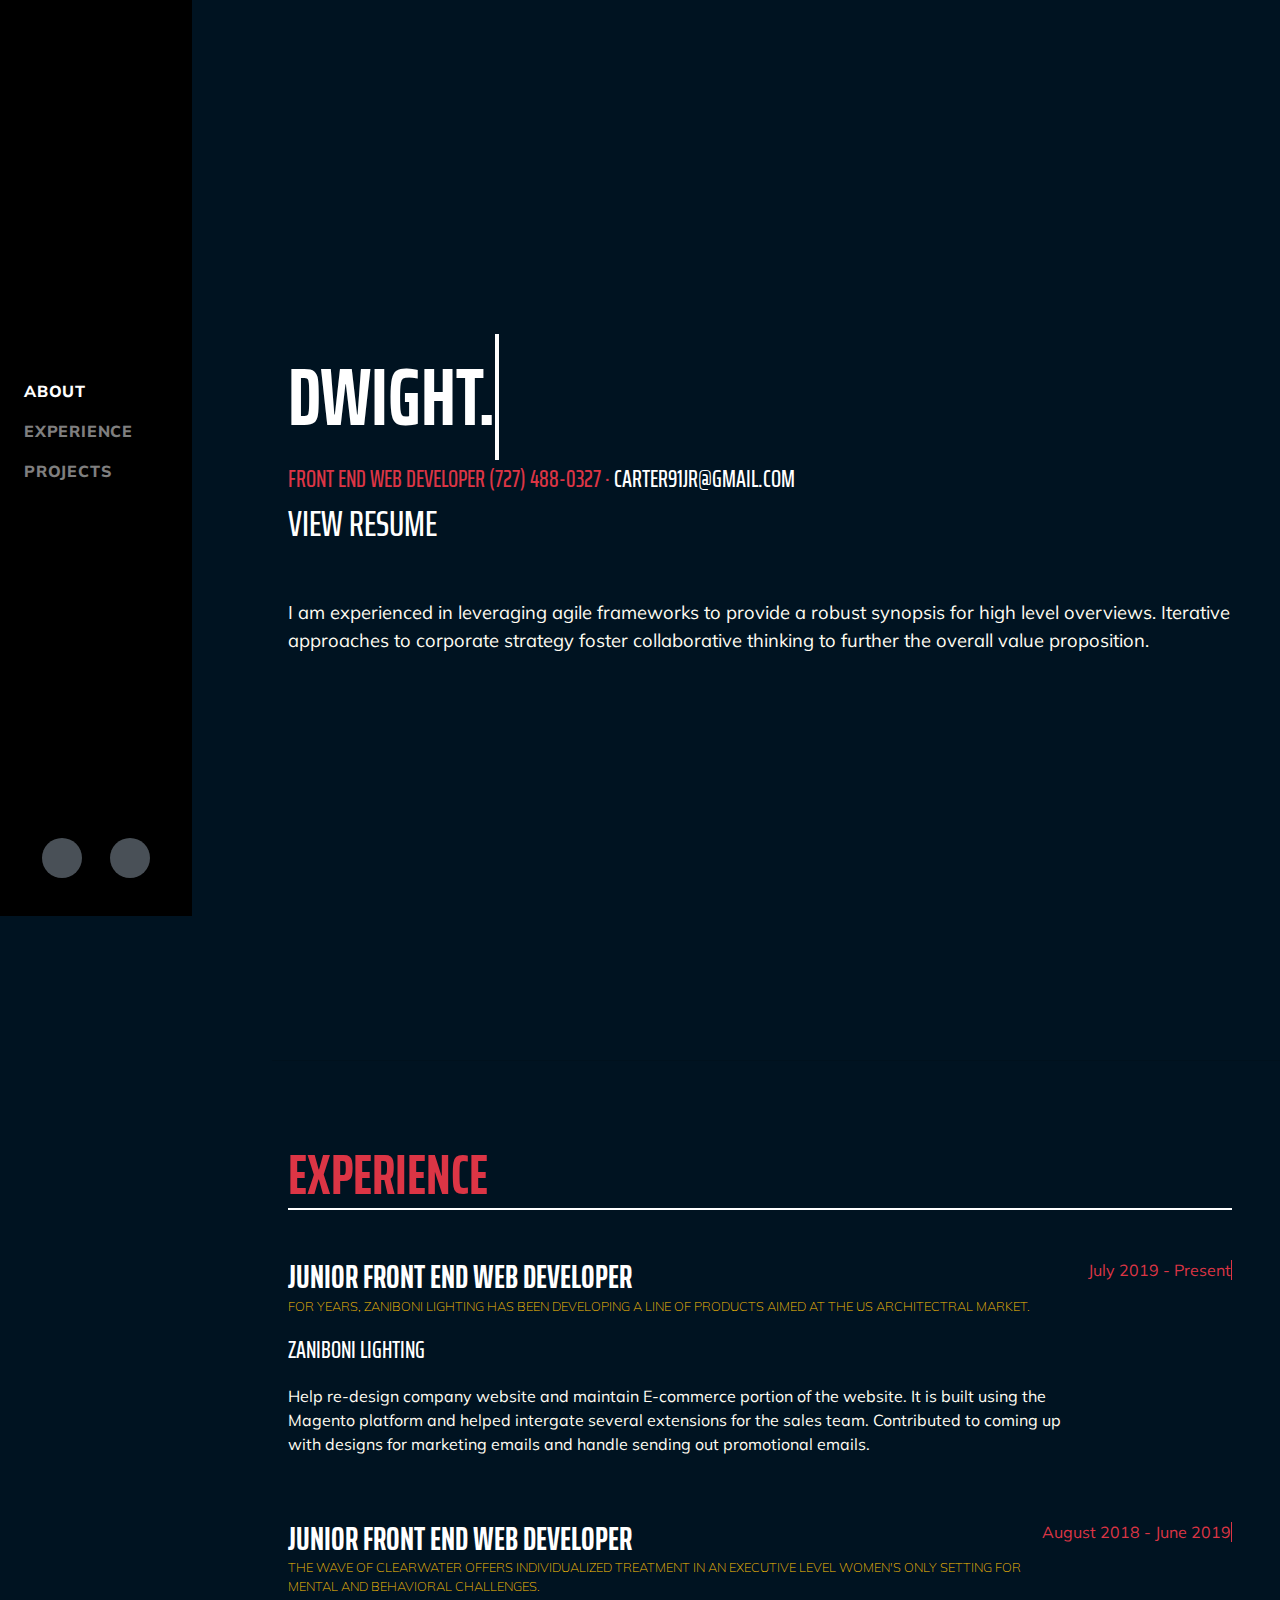
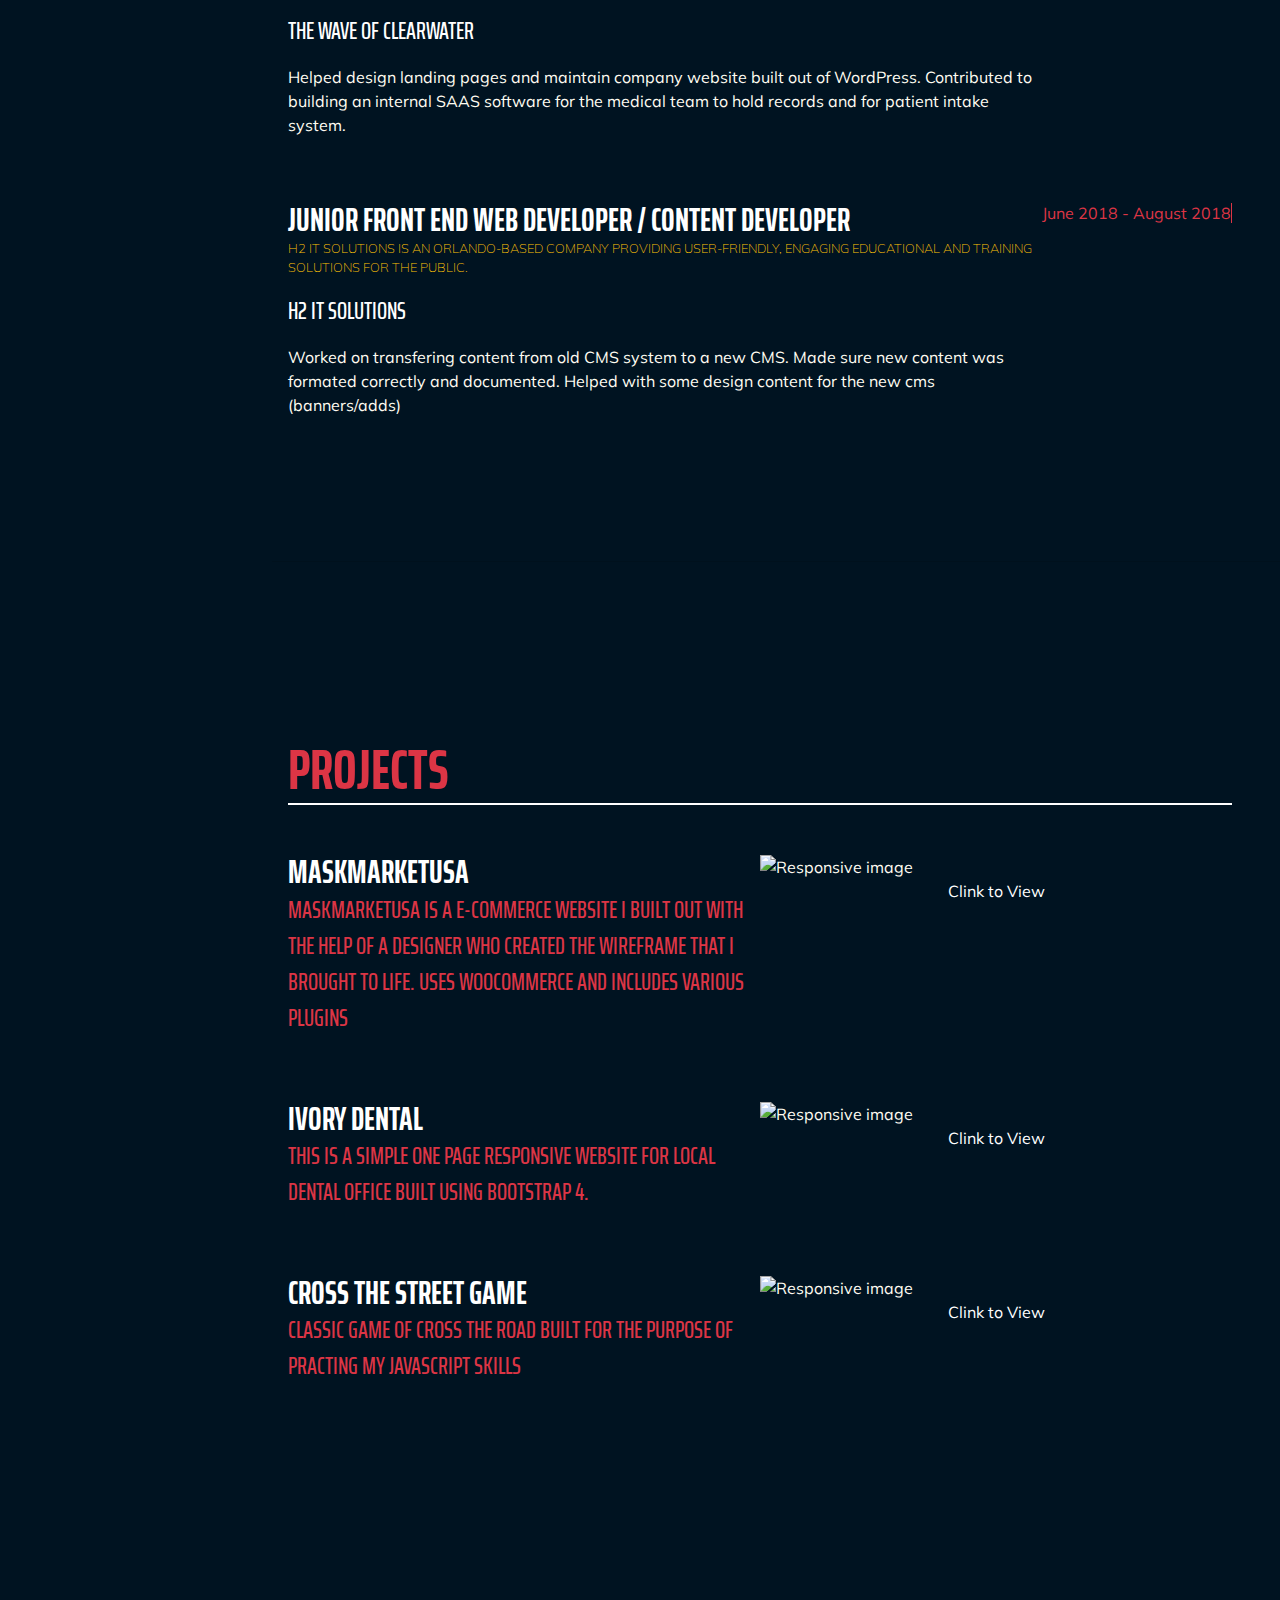
==== index.html @ 8f8c98c0 "first commit" ====
<!DOCTYPE html>
<html lang="en">
    <head>
        <meta charset="utf-8" />
        <meta name="viewport" content="width=device-width, initial-scale=1, shrink-to-fit=no" />
        <meta name="description" content="" />
        <meta name="author" content="" />
        <title>Resume - Start Bootstrap Theme</title>
        <link rel="icon" type="image/x-icon" href="assets/img/favicon.ico" />
        <!-- Font Awesome icons (free version)-->
        <script src="https://use.fontawesome.com/releases/v5.13.0/js/all.js" crossorigin="anonymous"></script>
        <!-- Google fonts-->
        <link href="https://fonts.googleapis.com/css?family=Saira+Extra+Condensed:500,700" rel="stylesheet" type="text/css" />
        <link href="https://fonts.googleapis.com/css?family=Muli:400,400i,800,800i" rel="stylesheet" type="text/css" />
        <!-- Core theme CSS (includes Bootstrap)-->
        <link href="css/styles.css" rel="stylesheet" />
    </head>
    <body id="page-top">
        <!-- Navigation-->
        <nav class="navbar navbar-expand-lg navbar-dark bg-primary fixed-top" id="sideNav">
            <a class="navbar-brand js-scroll-trigger" href="#page-top">
                <span class="d-block d-lg-none">Dwight Carter Jr</span>
                <!-- <span class="d-none d-lg-block"><img class="img-fluid img-profile rounded-circle mx-auto mb-2" src="assets/img/profile.jpg" alt="" /></span> -->
            </a>
            <button class="navbar-toggler" type="button" data-toggle="collapse" data-target="#navbarSupportedContent" aria-controls="navbarSupportedContent" aria-expanded="false" aria-label="Toggle navigation"><span class="navbar-toggler-icon"></span></button>
            <div class="collapse navbar-collapse" id="navbarSupportedContent">
                <ul class="navbar-nav">
                    <li class="nav-item"><a class="nav-link js-scroll-trigger" href="#about">About</a></li>
                    <li class="nav-item"><a class="nav-link js-scroll-trigger" href="#experience">Experience</a></li>
                    <li class="nav-item"><a class="nav-link js-scroll-trigger" href="#projects">Projects</a></li>
                    <!-- <li class="nav-item"><a class="nav-link js-scroll-trigger" href="#skills">Skills</a></li> -->
                </ul>
            </div>
            <div class="social-icons">
                <a class="social-icon" href="#"><i class="fab fa-linkedin-in"></i></a>
                <a class="social-icon" href="#"><i class="fab fa-github"></i></a>
            </div>
        </nav>
        <!-- Page Content-->
        <div class="container-fluid p-0">
            <!-- About-->
            <section class="resume-section" id="about">
                <div class="resume-section-content">
                    <h1 class="mb-4">
                        Dwight
                        <span class="text-primary">Carter</span>
                    </h1>
                    <div class="subheading mb-5">
                        Front end web Developer (727) 488-0327 ·
                        <a href="mailto:name@email.com">carter91jr@gmail.com</a>
                        <p>
                            <a class="resumeLink" href="https://docs.google.com/document/d/1i6ktrb8iiH-6tiGLRiBayXrLW5_puAK5kys8m6b8sUI/edit?usp=sharing" role="button">View Resume</a></p>
                    </div>
                    <p class="lead mb-5">I am experienced in leveraging agile frameworks to provide a robust synopsis for high level overviews. Iterative approaches to corporate strategy foster collaborative thinking to further the overall value proposition.</p>
                </div>
            </section>
            <hr class="m-0" />
            <!-- Experience-->
            <section class="resume-section" id="experience">
                <div class="resume-section-content">
                    <h2 class="mb-5">Experience</h2>
                    <div class="d-flex flex-column flex-md-row justify-content-between mb-5">
                        <div class="flex-grow-1">
                            <h3 class="mb-0">Junior Front End Web Developer</h3>
                            <p class="subNotes" >For years, Zaniboni Lighting has been developing a line of products aimed at the US architectral market.</p>
                            <div class="subheading mb-3">
                                <a href="https://zanibonilighting.com/">Zaniboni Lighting</a>
                            </div>
                            <p>Help re-design company website and maintain E-commerce portion of the website. It is built using the Magento platform and helped intergate several extensions for the sales team. Contributed to coming up with designs for marketing emails and handle sending out promotional emails.</p>
                        </div>
                        <div class="flex-shrink-0"><span class="text-primary">July 2019 - Present</span></div>
                    </div>
                    <div class="d-flex flex-column flex-md-row justify-content-between mb-5">
                        <div class="flex-grow-1">
                            <h3 class="mb-0">Junior Front End Web Developer</h3>
                            <p class="subNotes">The Wave of Clearwater offers individualized treatment in an executive level women's only setting for mental and behavioral challenges.</p>
                            <div class="subheading mb-3">
                                <a href="https://thewaveclearwater.com/">The Wave of Clearwater</a>
                            </div>
                            <p>Helped design landing pages and maintain company website built out of WordPress. Contributed to building an internal SAAS software for the medical team to hold records and for patient intake system.</p>
                        </div>
                        <div class="flex-shrink-0"><span class="text-primary">August 2018 - June 2019</span></div>
                    </div>
                    <div class="d-flex flex-column flex-md-row justify-content-between mb-5">
                        <div class="flex-grow-1">
                            <h3 class="mb-0">Junior Front End Web Developer / Content Developer</h3>
                            <p class="subNotes">H2 IT Solutions is an Orlando-based company providing user-friendly, engaging educational and training solutions for the public.</p>
                            <div class="subheading mb-3">
                                <a href="https://h2itsolutions.com/">H2 IT Solutions</a>
                            </div>
                                <p> Worked on transfering content from old CMS system to a new CMS. Made sure new content was formated correctly and documented. Helped with some design content for the new cms (banners/adds)</p>
                        </div>
                        <div class="flex-shrink-0"><span class="text-primary">June 2018 - August 2018</span></div>
                    </div>
                </div>
            </section>
            <hr class="m-0" />
            <!-- projects-->
            <section class="resume-section" id="projects">
                <div class="resume-section-content">
                    <h2 class="mb-5">Projects</h2>
                    <div class="d-flex flex-column flex-md-row justify-content-between mb-5">
                        <div class="flex-grow-1">
                            <h3 class="mb-0">MaskMarketUsa</h3>
                            <div class="subheading mb-3">maskmarketusa is a E-commerce website I built out with the help of a designer who created the wireframe that I brought to life. Uses woocommerce and includes various plugins</div>
                        </div>
                        <div class="flex-grow-1">
                            <img alt="Responsive image" class="img-fluid" src="https://i.imgur.com/MqXPA3O.png">
                            <div class="links">
                            <a class="mb-5 links" href="www.maskmarketusa.com" role="button" alt="Open Project">Clink to View</a>
                        </div>
                        </div>
                    </div>
                    <div class="d-flex flex-column flex-md-row justify-content-between mb-5">
                        <div class="flex-grow-1">
                            <h3 class="mb-0">Ivory Dental</h3>
                            <div class="subheading mb-3">This is a simple one page responsive website for local dental office built using bootstrap 4.</div>
                        </div>
                        <div class="flex-grow-1">
                            <img alt="Responsive image" class="img-fluid" src="https://i.imgur.com/v9IH5TG.png">
                            <div class="links">
                                <a class="mb-5" href="https://tinyurl.com/y9g6qrvx" role="button" alt="Open Project">Clink to View</a>
                                </div>
                        </div>
                    </div>
                    <div class="d-flex flex-column flex-md-row justify-content-between mb-5">
                        <div class="flex-grow-1">
                            <h3 class="mb-0">Cross The Street Game</h3>
                            <div class="subheading mb-3">Classic game of cross the road built for the purpose of practing my javascript skills</div>
                        </div>
                        <div class="flex-grow-1">
                            <img alt="Responsive image" class="img-fluid" src="https://i.imgur.com/zwVKNLM.png">
                            <div class="links">
                            <a class="mb-5 links" href="https://tinyurl.com/y9e76bem" role="button" alt="Open Project">Clink to View</a>
                        </div>
                        </div>
                    </div>
                </div>
            </section>
            <hr class="m-0" />
            <!-- Skills-->
            <!-- <section class="resume-section" id="skills">
                <div class="resume-section-content">
                    <h2 class="mb-5">Skills</h2>
                    <div class="subheading mb-3">Programming Languages & Tools</div>
                    <ul class="list-inline dev-icons">
                        <li class="list-inline-item"><i class="fab fa-html5"></i></li>
                        <li class="list-inline-item"><i class="fab fa-css3-alt"></i></li>
                        <li class="list-inline-item"><i class="fab fa-js-square"></i></li>
                        <li class="list-inline-item"><i class="fab fa-angular"></i></li>
                        <li class="list-inline-item"><i class="fab fa-react"></i></li>
                        <li class="list-inline-item"><i class="fab fa-node-js"></i></li>
                        <li class="list-inline-item"><i class="fab fa-sass"></i></li>
                        <li class="list-inline-item"><i class="fab fa-less"></i></li>
                        <li class="list-inline-item"><i class="fab fa-wordpress"></i></li>
                        <li class="list-inline-item"><i class="fab fa-gulp"></i></li>
                        <li class="list-inline-item"><i class="fab fa-grunt"></i></li>
                        <li class="list-inline-item"><i class="fab fa-npm"></i></li>
                    </ul>
                    <div class="subheading mb-3">Workflow</div>
                    <ul class="fa-ul mb-0">
                        <li>
                            <span class="fa-li"><i class="fas fa-check"></i></span>
                            Mobile-First, Responsive Design
                        </li>
                        <li>
                            <span class="fa-li"><i class="fas fa-check"></i></span>
                            Cross Browser Testing & Debugging
                        </li>
                        <li>
                            <span class="fa-li"><i class="fas fa-check"></i></span>
                            Cross Functional Teams
                        </li>
                        <li>
                            <span class="fa-li"><i class="fas fa-check"></i></span>
                            Agile Development & Scrum
                        </li>
                    </ul>
                </div>
            </section>
            <hr class="m-0" /> -->
            <!-- Interests-->
        </div>
        <!-- Bootstrap core JS-->
        <script src="https://cdnjs.cloudflare.com/ajax/libs/jquery/3.5.1/jquery.min.js"></script>
        <script src="https://stackpath.bootstrapcdn.com/bootstrap/4.5.0/js/bootstrap.bundle.min.js"></script>
        <!-- Third party plugin JS-->
        <script src="https://cdnjs.cloudflare.com/ajax/libs/jquery-easing/1.4.1/jquery.easing.min.js"></script>
        <!-- Core theme JS-->
        <script src="js/scripts.js"></script>
        <script>document.addEventListener('DOMContentLoaded',function(event){
            // array with texts to type in typewriter
            var dataText = [ "Dwight.", "Carter.", "JR.", "Dwight Carter Jr."];
            
            // type one text in the typwriter
            // keeps calling itself until the text is finished
            function typeWriter(text, i, fnCallback) {
              // chekc if text isn't finished yet
              if (i < (text.length)) {
                // add next character to h1
               document.querySelector("h1").innerHTML = text.substring(0, i+1) +'<span aria-hidden="true"></span>';
          
                // wait for a while and call this function again for next character
                setTimeout(function() {
                  typeWriter(text, i + 1, fnCallback)
                }, 100);
              }
              // text finished, call callback if there is a callback function
              else if (typeof fnCallback == 'function') {
                // call callback after timeout
                setTimeout(fnCallback, 700);
              }
            }
            // start a typewriter animation for a text in the dataText array
             function StartTextAnimation(i) {
               if (typeof dataText[i] == 'undefined'){
                  setTimeout(function() {
                    StartTextAnimation(0);
                  }, 20000);
               }
               // check if dataText[i] exists
              if (i < dataText[i].length) {
                // text exists! start typewriter animation
               typeWriter(dataText[i], 0, function(){
                 // after callback (and whole text has been animated), start next text
                 StartTextAnimation(i + 1);
               });
              }
            }
            // start the text animation
            StartTextAnimation(0);
          });</script>
    </body>
</html>
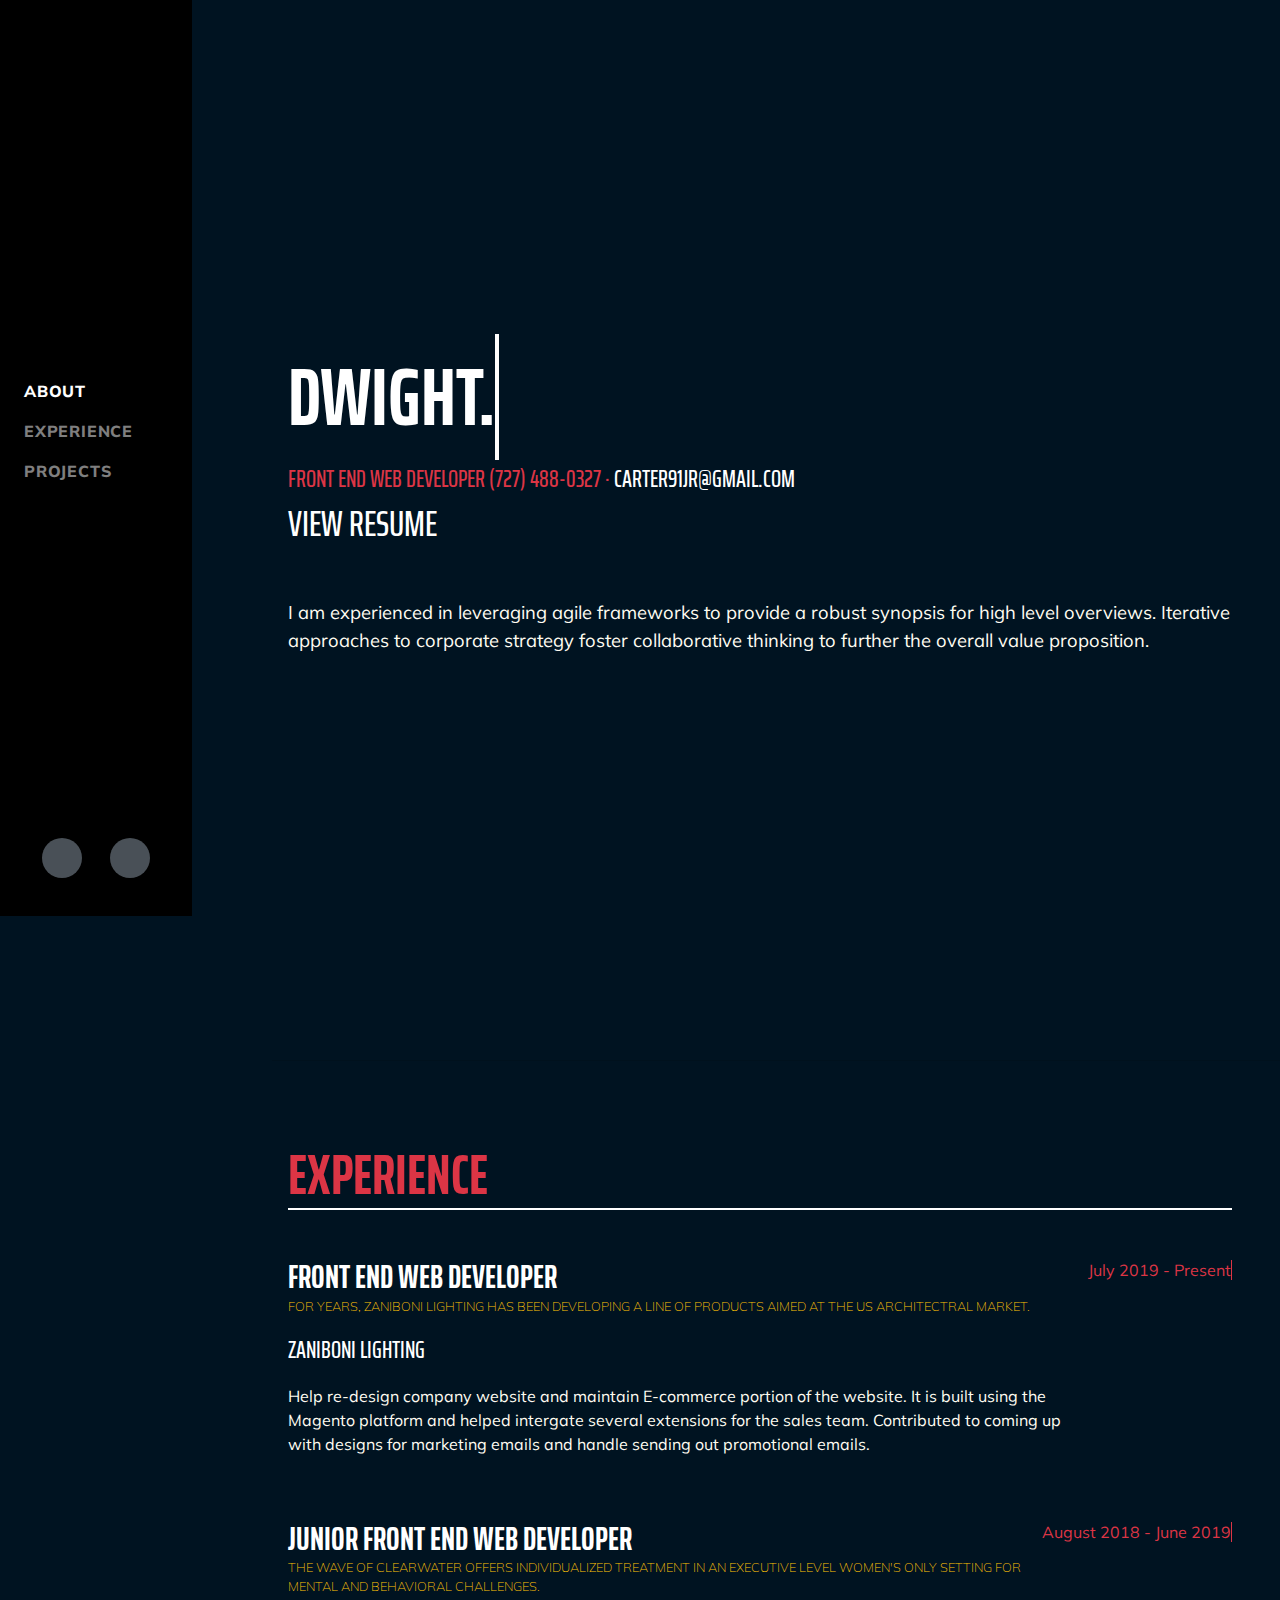
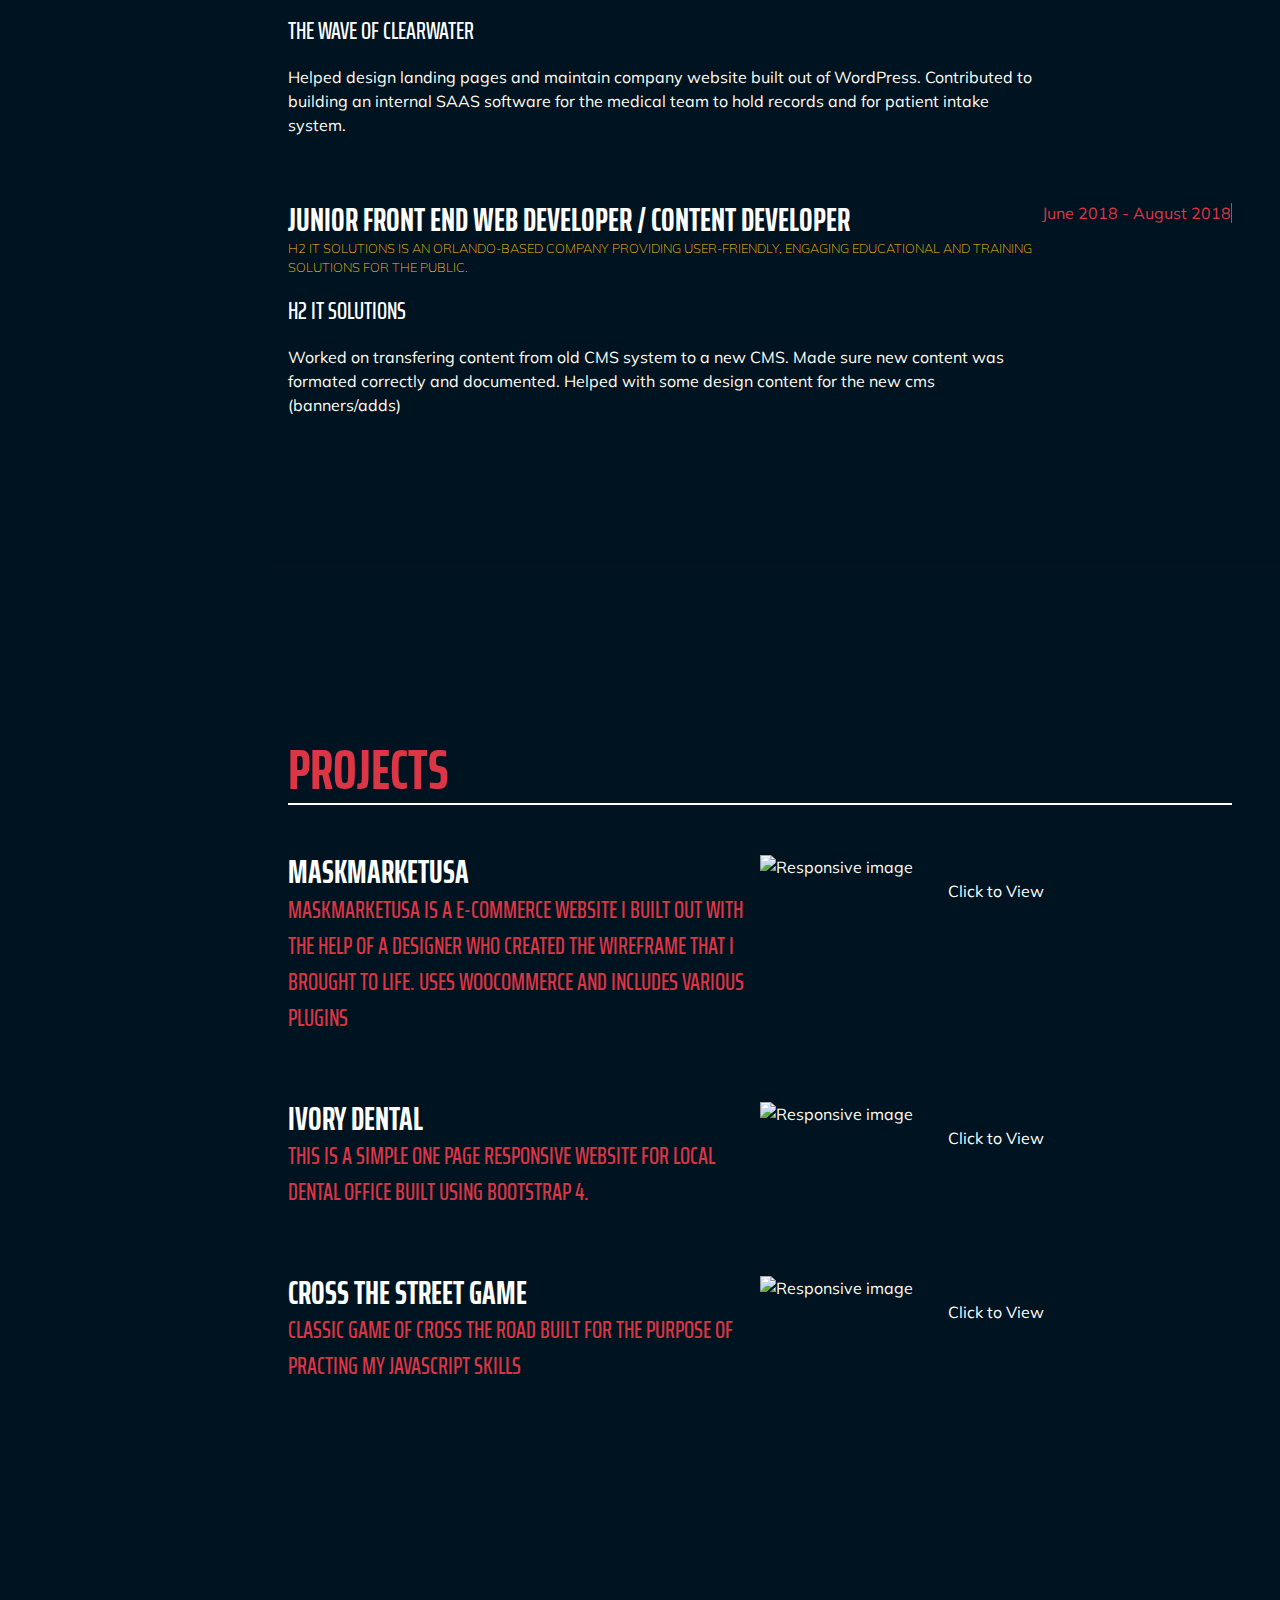
==== commit 5f2080dc: "fixed clink to click" ====
--- a/index.html
+++ b/index.html
@@ -61,7 +61,7 @@
                     <h2 class="mb-5">Experience</h2>
                     <div class="d-flex flex-column flex-md-row justify-content-between mb-5">
                         <div class="flex-grow-1">
-                            <h3 class="mb-0">Junior Front End Web Developer</h3>
+                            <h3 class="mb-0">Front End Web Developer</h3>
                             <p class="subNotes" >For years, Zaniboni Lighting has been developing a line of products aimed at the US architectral market.</p>
                             <div class="subheading mb-3">
                                 <a href="https://zanibonilighting.com/">Zaniboni Lighting</a>
@@ -107,7 +107,7 @@
                         <div class="flex-grow-1">
                             <img alt="Responsive image" class="img-fluid" src="https://i.imgur.com/MqXPA3O.png">
                             <div class="links">
-                            <a class="mb-5 links" href="www.maskmarketusa.com" role="button" alt="Open Project">Clink to View</a>
+                            <a class="mb-5 links" href="www.maskmarketusa.com" role="button" alt="Open Project">Click to View</a>
                         </div>
                         </div>
                     </div>
@@ -119,7 +119,7 @@
                         <div class="flex-grow-1">
                             <img alt="Responsive image" class="img-fluid" src="https://i.imgur.com/v9IH5TG.png">
                             <div class="links">
-                                <a class="mb-5" href="https://tinyurl.com/y9g6qrvx" role="button" alt="Open Project">Clink to View</a>
+                                <a class="mb-5" href="https://tinyurl.com/y9g6qrvx" role="button" alt="Open Project">Click to View</a>
                                 </div>
                         </div>
                     </div>
@@ -131,7 +131,7 @@
                         <div class="flex-grow-1">
                             <img alt="Responsive image" class="img-fluid" src="https://i.imgur.com/zwVKNLM.png">
                             <div class="links">
-                            <a class="mb-5 links" href="https://tinyurl.com/y9e76bem" role="button" alt="Open Project">Clink to View</a>
+                            <a class="mb-5 links" href="https://tinyurl.com/y9e76bem" role="button" alt="Open Project">Click to View</a>
                         </div>
                         </div>
                     </div>
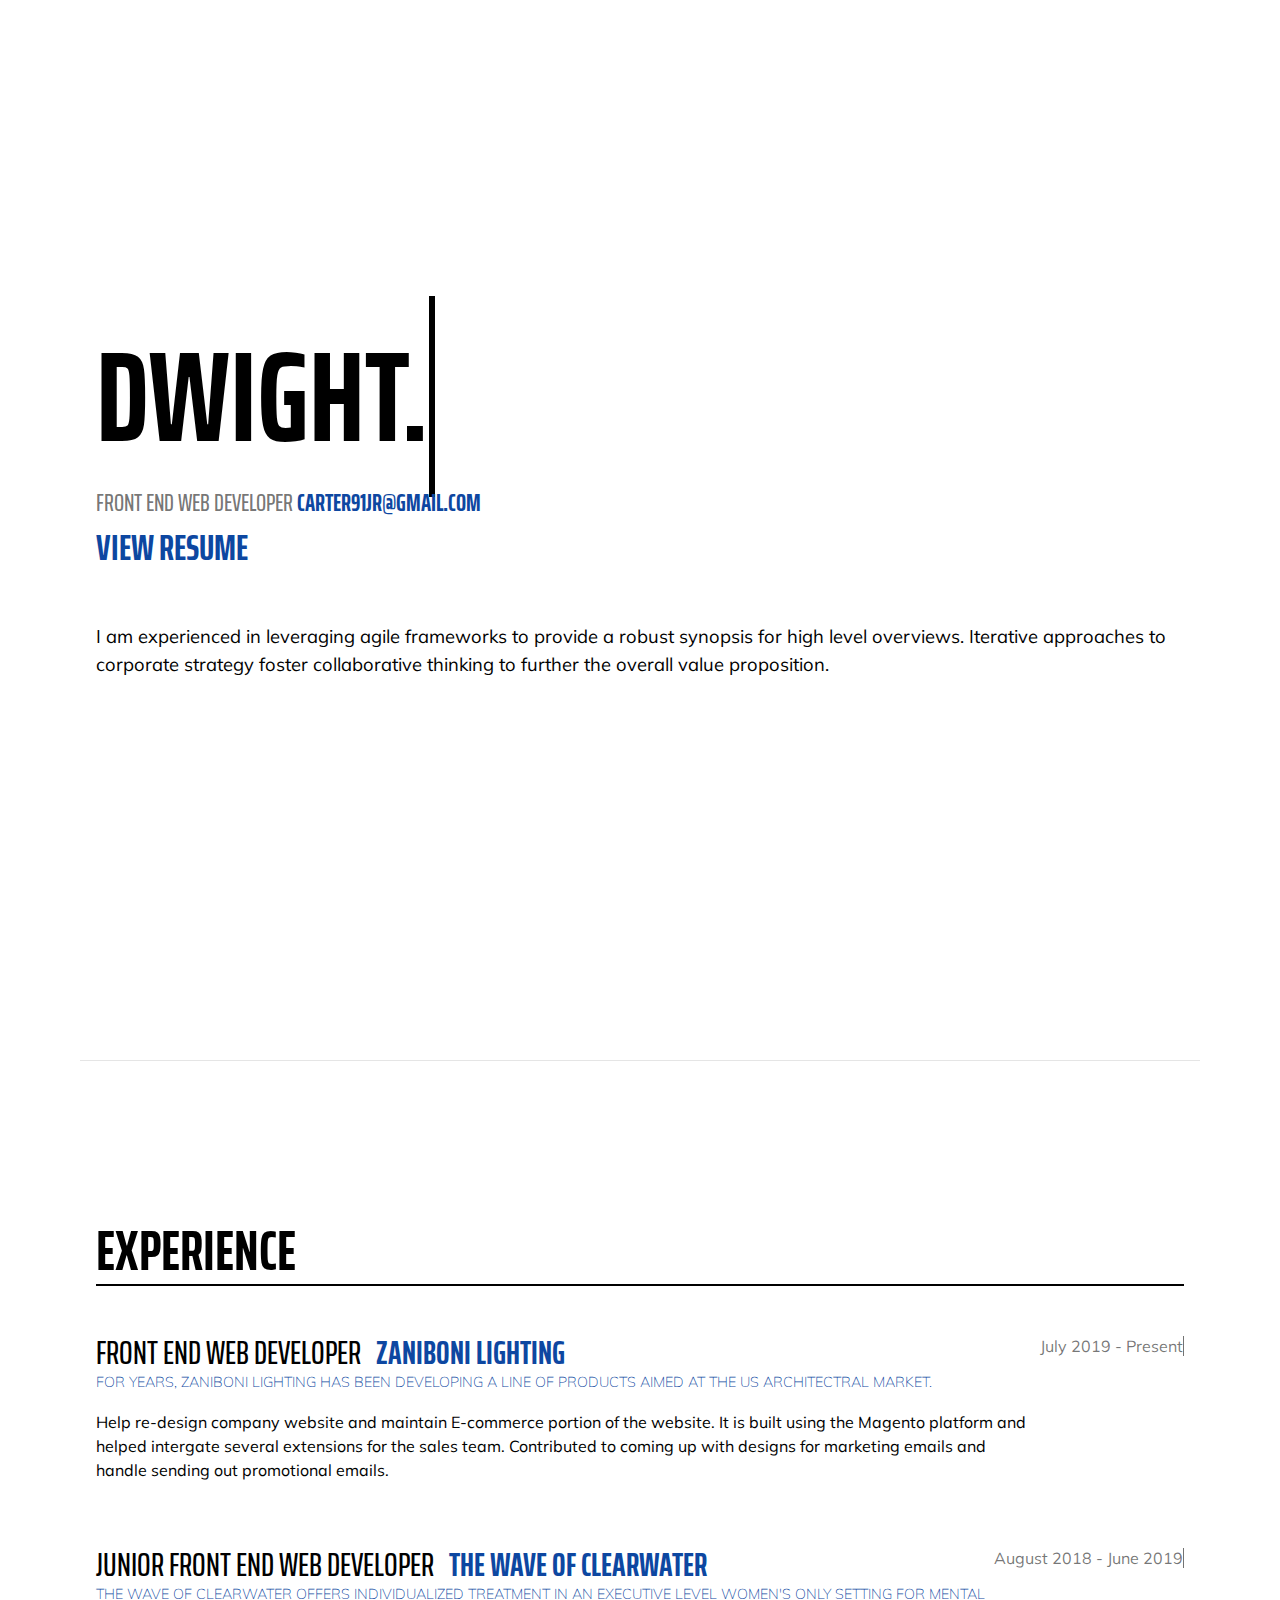
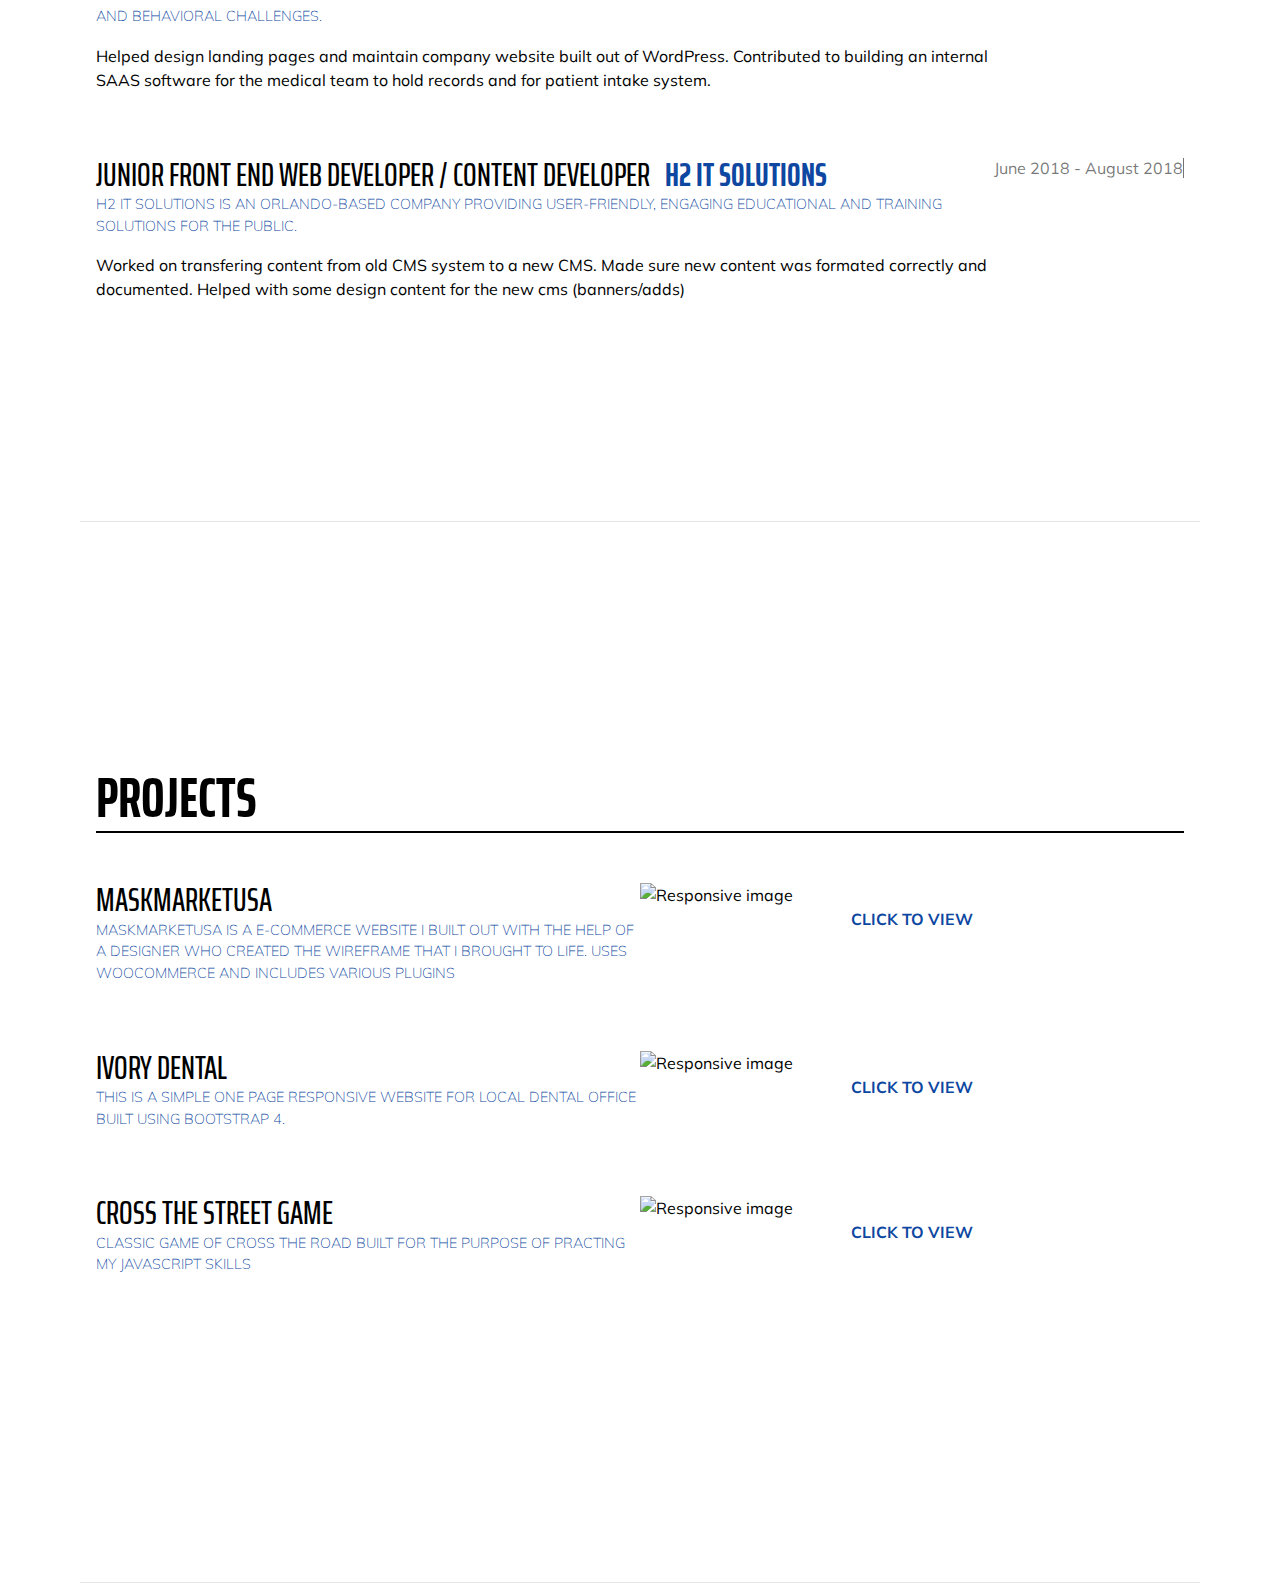
==== commit 3be3bf53: "ui changes for dark mode" ====
--- a/index.html
+++ b/index.html
@@ -5,7 +5,7 @@
         <meta name="viewport" content="width=device-width, initial-scale=1, shrink-to-fit=no" />
         <meta name="description" content="" />
         <meta name="author" content="" />
-        <title>Resume - Start Bootstrap Theme</title>
+        <title>Dwight Carter Jr</title>
         <link rel="icon" type="image/x-icon" href="assets/img/favicon.ico" />
         <!-- Font Awesome icons (free version)-->
         <script src="https://use.fontawesome.com/releases/v5.13.0/js/all.js" crossorigin="anonymous"></script>
@@ -19,7 +19,7 @@
         <!-- Navigation-->
         <nav class="navbar navbar-expand-lg navbar-dark bg-primary fixed-top" id="sideNav">
             <a class="navbar-brand js-scroll-trigger" href="#page-top">
-                <span class="d-block d-lg-none">Dwight Carter Jr</span>
+                <span class="d-block d-lg-none">Hello, Friend</span>
                 <!-- <span class="d-none d-lg-block"><img class="img-fluid img-profile rounded-circle mx-auto mb-2" src="assets/img/profile.jpg" alt="" /></span> -->
             </a>
             <button class="navbar-toggler" type="button" data-toggle="collapse" data-target="#navbarSupportedContent" aria-controls="navbarSupportedContent" aria-expanded="false" aria-label="Toggle navigation"><span class="navbar-toggler-icon"></span></button>
@@ -32,8 +32,8 @@
                 </ul>
             </div>
             <div class="social-icons">
-                <a class="social-icon" href="#"><i class="fab fa-linkedin-in"></i></a>
-                <a class="social-icon" href="#"><i class="fab fa-github"></i></a>
+                <a class="social-icon" href="https://www.linkedin.com/in/dwight-carter-b9025bb1/"><i class="fab fa-linkedin-in"></i></a>
+                <a class="social-icon" href="https://github.com/frisco3rd"><i class="fab fa-github"></i></a>
             </div>
         </nav>
         <!-- Page Content-->
@@ -46,7 +46,7 @@
                         <span class="text-primary">Carter</span>
                     </h1>
                     <div class="subheading mb-5">
-                        Front end web Developer (727) 488-0327 ·
+                        Front end web Developer
                         <a href="mailto:name@email.com">carter91jr@gmail.com</a>
                         <p>
                             <a class="resumeLink" href="https://docs.google.com/document/d/1i6ktrb8iiH-6tiGLRiBayXrLW5_puAK5kys8m6b8sUI/edit?usp=sharing" role="button">View Resume</a></p>
@@ -61,33 +61,30 @@
                     <h2 class="mb-5">Experience</h2>
                     <div class="d-flex flex-column flex-md-row justify-content-between mb-5">
                         <div class="flex-grow-1">
-                            <h3 class="mb-0">Front End Web Developer</h3>
+                            <h3 class="mb-0">Front End Web Developer &nbsp; <a href="https://zanibonilighting.com/">Zaniboni Lighting</a>
+                            </h3>
                             <p class="subNotes" >For years, Zaniboni Lighting has been developing a line of products aimed at the US architectral market.</p>
-                            <div class="subheading mb-3">
+                            <!-- <div class="subheading mb-3">
                                 <a href="https://zanibonilighting.com/">Zaniboni Lighting</a>
-                            </div>
+                            </div> -->
                             <p>Help re-design company website and maintain E-commerce portion of the website. It is built using the Magento platform and helped intergate several extensions for the sales team. Contributed to coming up with designs for marketing emails and handle sending out promotional emails.</p>
                         </div>
                         <div class="flex-shrink-0"><span class="text-primary">July 2019 - Present</span></div>
                     </div>
                     <div class="d-flex flex-column flex-md-row justify-content-between mb-5">
                         <div class="flex-grow-1">
-                            <h3 class="mb-0">Junior Front End Web Developer</h3>
+                            <h3 class="mb-0">Junior Front End Web Developer &nbsp; <a href="https://thewaveclearwater.com/">The Wave of Clearwater</a>
+                            </h3>
                             <p class="subNotes">The Wave of Clearwater offers individualized treatment in an executive level women's only setting for mental and behavioral challenges.</p>
-                            <div class="subheading mb-3">
-                                <a href="https://thewaveclearwater.com/">The Wave of Clearwater</a>
-                            </div>
                             <p>Helped design landing pages and maintain company website built out of WordPress. Contributed to building an internal SAAS software for the medical team to hold records and for patient intake system.</p>
                         </div>
                         <div class="flex-shrink-0"><span class="text-primary">August 2018 - June 2019</span></div>
                     </div>
                     <div class="d-flex flex-column flex-md-row justify-content-between mb-5">
                         <div class="flex-grow-1">
-                            <h3 class="mb-0">Junior Front End Web Developer / Content Developer</h3>
+                            <h3 class="mb-0">Junior Front End Web Developer / Content Developer &nbsp; <a href="https://h2itsolutions.com/">H2 IT Solutions</a>
+                            </h3>
                             <p class="subNotes">H2 IT Solutions is an Orlando-based company providing user-friendly, engaging educational and training solutions for the public.</p>
-                            <div class="subheading mb-3">
-                                <a href="https://h2itsolutions.com/">H2 IT Solutions</a>
-                            </div>
                                 <p> Worked on transfering content from old CMS system to a new CMS. Made sure new content was formated correctly and documented. Helped with some design content for the new cms (banners/adds)</p>
                         </div>
                         <div class="flex-shrink-0"><span class="text-primary">June 2018 - August 2018</span></div>
@@ -102,19 +99,19 @@
                     <div class="d-flex flex-column flex-md-row justify-content-between mb-5">
                         <div class="flex-grow-1">
                             <h3 class="mb-0">MaskMarketUsa</h3>
-                            <div class="subheading mb-3">maskmarketusa is a E-commerce website I built out with the help of a designer who created the wireframe that I brought to life. Uses woocommerce and includes various plugins</div>
+                            <p class="subNotes mb-3">maskmarketusa is a E-commerce website I built out with the help of a designer who created the wireframe that I brought to life. Uses woocommerce and includes various plugins</p>
                         </div>
                         <div class="flex-grow-1">
                             <img alt="Responsive image" class="img-fluid" src="https://i.imgur.com/MqXPA3O.png">
                             <div class="links">
-                            <a class="mb-5 links" href="www.maskmarketusa.com" role="button" alt="Open Project">Click to View</a>
+                            <a class="mb-5 links" href="https://maskmarketusa.com" role="button" alt="Open Project">Click to View</a>
                         </div>
                         </div>
                     </div>
                     <div class="d-flex flex-column flex-md-row justify-content-between mb-5">
                         <div class="flex-grow-1">
                             <h3 class="mb-0">Ivory Dental</h3>
-                            <div class="subheading mb-3">This is a simple one page responsive website for local dental office built using bootstrap 4.</div>
+                            <p class="subNotes mb-3">This is a simple one page responsive website for local dental office built using bootstrap 4.</p>
                         </div>
                         <div class="flex-grow-1">
                             <img alt="Responsive image" class="img-fluid" src="https://i.imgur.com/v9IH5TG.png">
@@ -126,7 +123,7 @@
                     <div class="d-flex flex-column flex-md-row justify-content-between mb-5">
                         <div class="flex-grow-1">
                             <h3 class="mb-0">Cross The Street Game</h3>
-                            <div class="subheading mb-3">Classic game of cross the road built for the purpose of practing my javascript skills</div>
+                            <p class="subNotes mb-3">Classic game of cross the road built for the purpose of practing my javascript skills</p>
                         </div>
                         <div class="flex-grow-1">
                             <img alt="Responsive image" class="img-fluid" src="https://i.imgur.com/zwVKNLM.png">
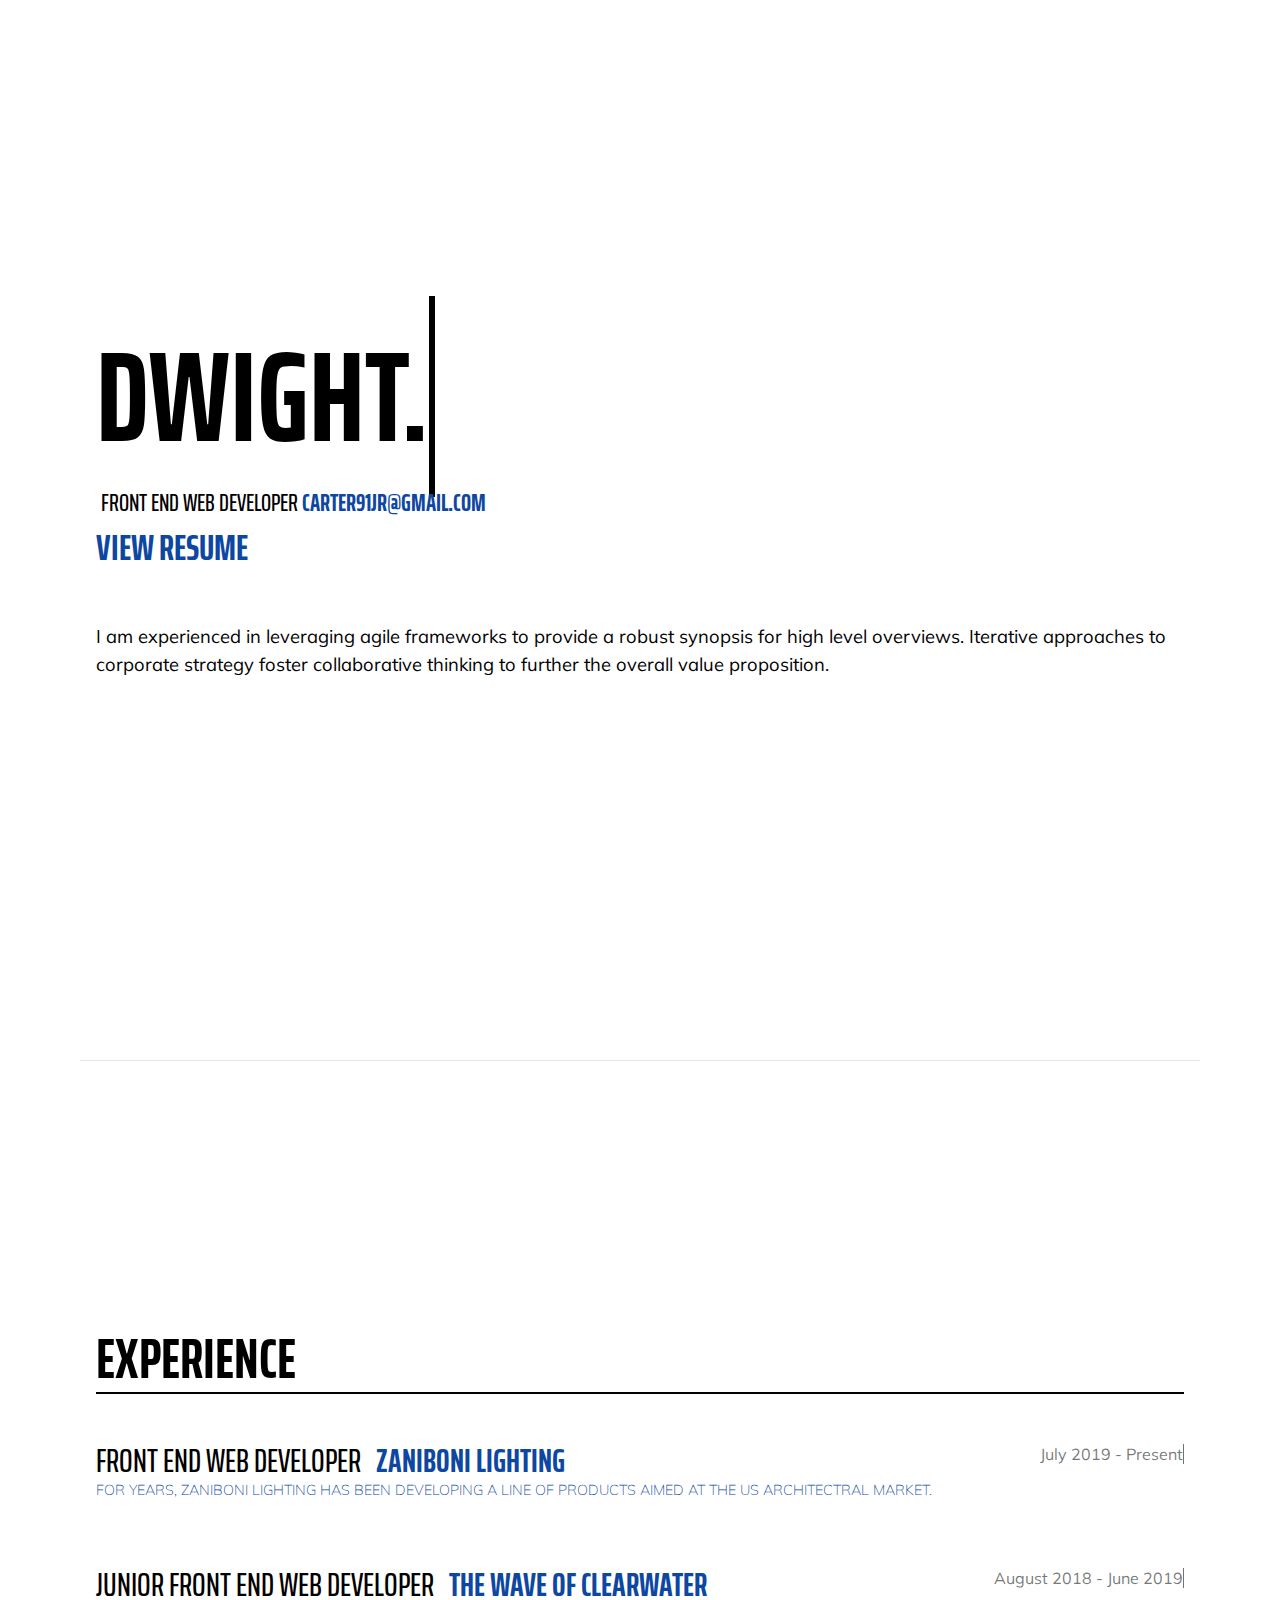
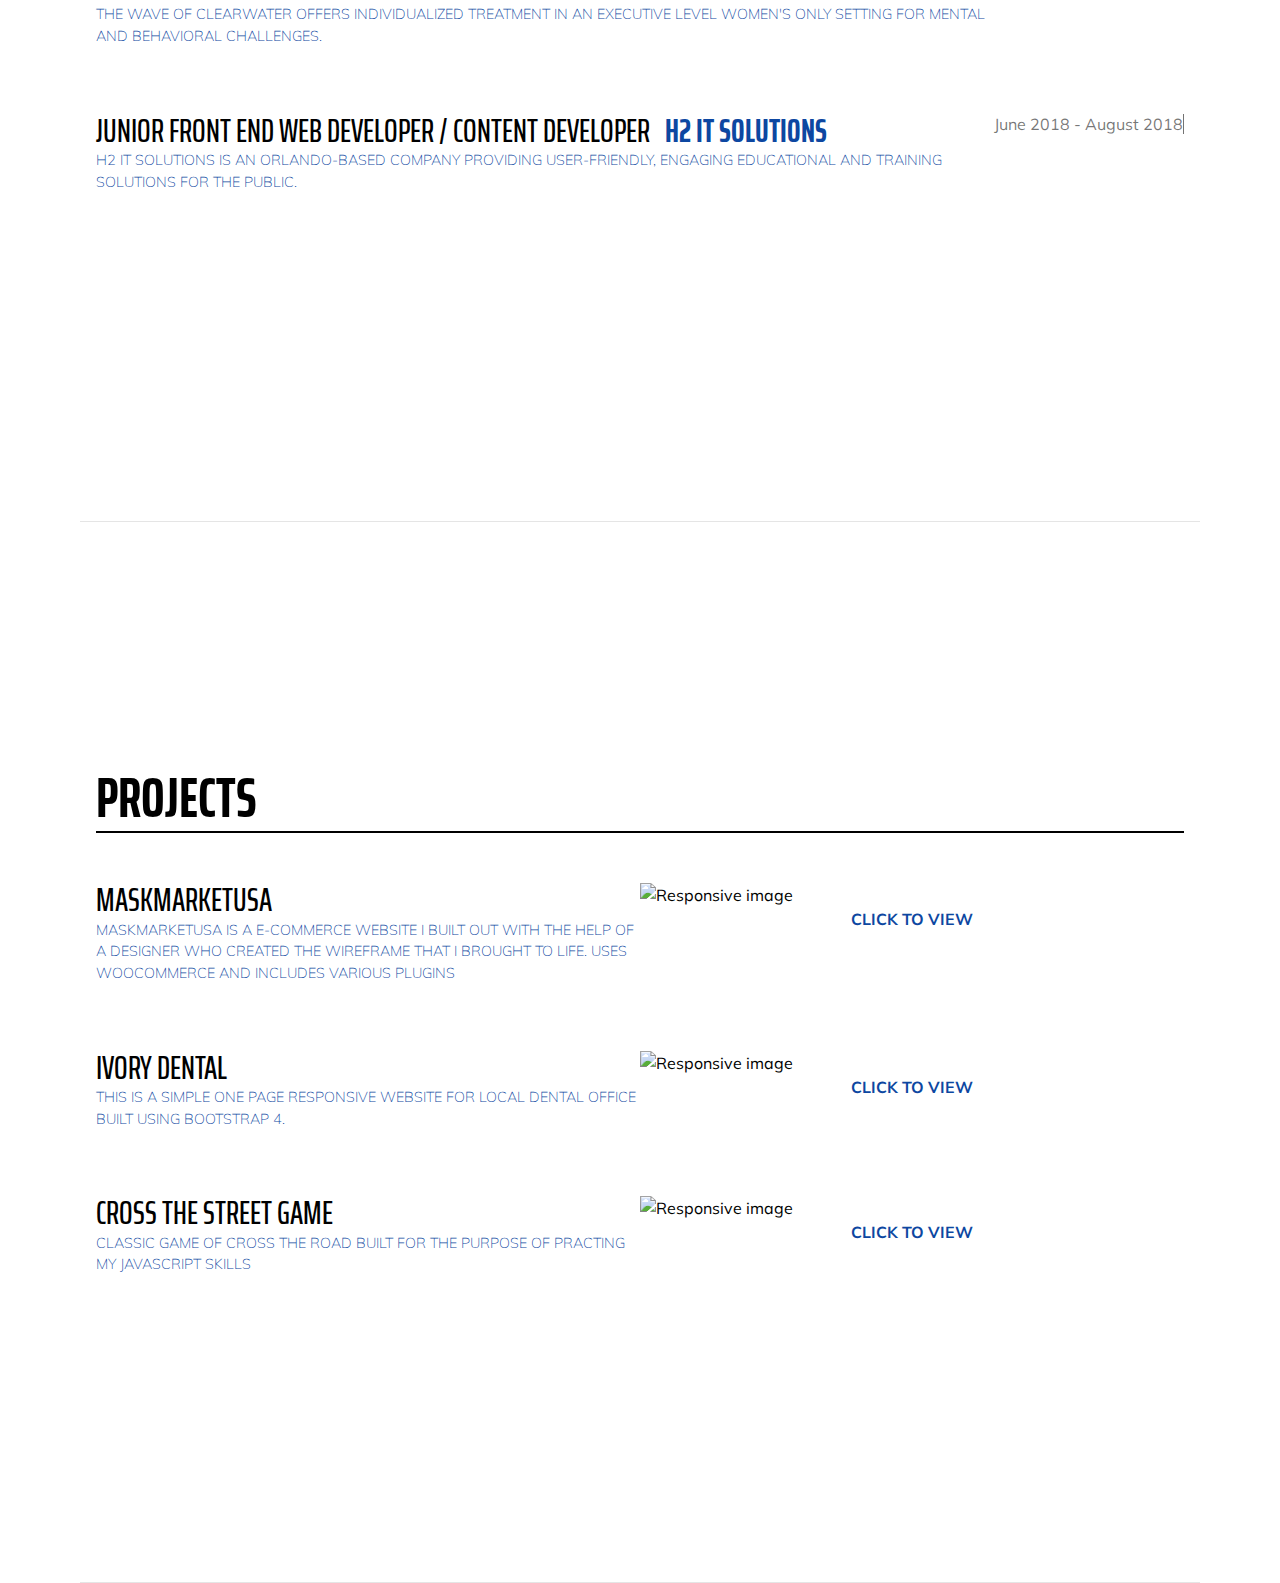
==== commit dbe69939: "style changes" ====
--- a/index.html
+++ b/index.html
@@ -14,6 +14,7 @@
         <link href="https://fonts.googleapis.com/css?family=Muli:400,400i,800,800i" rel="stylesheet" type="text/css" />
         <!-- Core theme CSS (includes Bootstrap)-->
         <link href="css/styles.css" rel="stylesheet" />
+        <link href="css/styles1.css" rel="stylesheet" />
     </head>
     <body id="page-top">
         <!-- Navigation-->
@@ -46,8 +47,10 @@
                         <span class="text-primary">Carter</span>
                     </h1>
                     <div class="subheading mb-5">
-                        Front end web Developer
-                        <a href="mailto:name@email.com">carter91jr@gmail.com</a>
+                        <div class="blockBg">
+                            <div class="blockText">Front end web Developer</div>
+                            <a href="mailto:name@email.com">carter91jr@gmail.com</a>
+                        </div>
                         <p>
                             <a class="resumeLink" href="https://docs.google.com/document/d/1i6ktrb8iiH-6tiGLRiBayXrLW5_puAK5kys8m6b8sUI/edit?usp=sharing" role="button">View Resume</a></p>
                     </div>
@@ -67,7 +70,6 @@
                             <!-- <div class="subheading mb-3">
                                 <a href="https://zanibonilighting.com/">Zaniboni Lighting</a>
                             </div> -->
-                            <p>Help re-design company website and maintain E-commerce portion of the website. It is built using the Magento platform and helped intergate several extensions for the sales team. Contributed to coming up with designs for marketing emails and handle sending out promotional emails.</p>
                         </div>
                         <div class="flex-shrink-0"><span class="text-primary">July 2019 - Present</span></div>
                     </div>
@@ -76,7 +78,6 @@
                             <h3 class="mb-0">Junior Front End Web Developer &nbsp; <a href="https://thewaveclearwater.com/">The Wave of Clearwater</a>
                             </h3>
                             <p class="subNotes">The Wave of Clearwater offers individualized treatment in an executive level women's only setting for mental and behavioral challenges.</p>
-                            <p>Helped design landing pages and maintain company website built out of WordPress. Contributed to building an internal SAAS software for the medical team to hold records and for patient intake system.</p>
                         </div>
                         <div class="flex-shrink-0"><span class="text-primary">August 2018 - June 2019</span></div>
                     </div>
@@ -85,7 +86,6 @@
                             <h3 class="mb-0">Junior Front End Web Developer / Content Developer &nbsp; <a href="https://h2itsolutions.com/">H2 IT Solutions</a>
                             </h3>
                             <p class="subNotes">H2 IT Solutions is an Orlando-based company providing user-friendly, engaging educational and training solutions for the public.</p>
-                                <p> Worked on transfering content from old CMS system to a new CMS. Made sure new content was formated correctly and documented. Helped with some design content for the new cms (banners/adds)</p>
                         </div>
                         <div class="flex-shrink-0"><span class="text-primary">June 2018 - August 2018</span></div>
                     </div>
--- a/css/styles1.css
+++ b/css/styles1.css
@@ -0,0 +1,51 @@
+html,body {
+    height:100%;
+     /*height of fixed navbar*/
+}
+#megamenu{
+    background: url(https://i.ibb.co/88sN6Mh/CT-Skill-Test-v3.png) no-repeat center center fixed; 
+  -webkit-background-size: cover;
+  -moz-background-size: cover;
+  -o-background-size: cover;
+  background-size: cover;
+  height:100vh;
+  display:block;
+}
+#secondmenu{
+    background: url(https://i.ibb.co/myLnNnN/img2.png) no-repeat center center fixed; 
+  -webkit-background-size: cover;
+  -moz-background-size: cover;
+  -o-background-size: cover;
+  background-size: cover;
+  height:100vh;
+}
+
+.navbar { 
+  -webkit-transition:padding 0.2s ease;
+  -moz-transition:padding 0.2s ease; 
+  -o-transition:padding 0.2s ease;        
+  transition:padding 0.2s ease;
+  background-color:transparent;
+}
+
+.affix {
+  padding-top: 0.2em !important;
+  padding-bottom: 0.2em !important;
+  -webkit-transition:padding 0.2s linear;
+  -moz-transition:padding 0.2s linear;  
+  -o-transition:padding 0.2s linear;         
+  transition:padding 0.2s linear;  
+}
+
+section {
+    min-height:calc(100% - 70px);
+}
+.blockBg {
+  background-color: white;
+  width: fit-content;
+  padding: 0px 5px 0 5px;
+}
+.blockText {
+color: black;
+display:inline-block;
+}